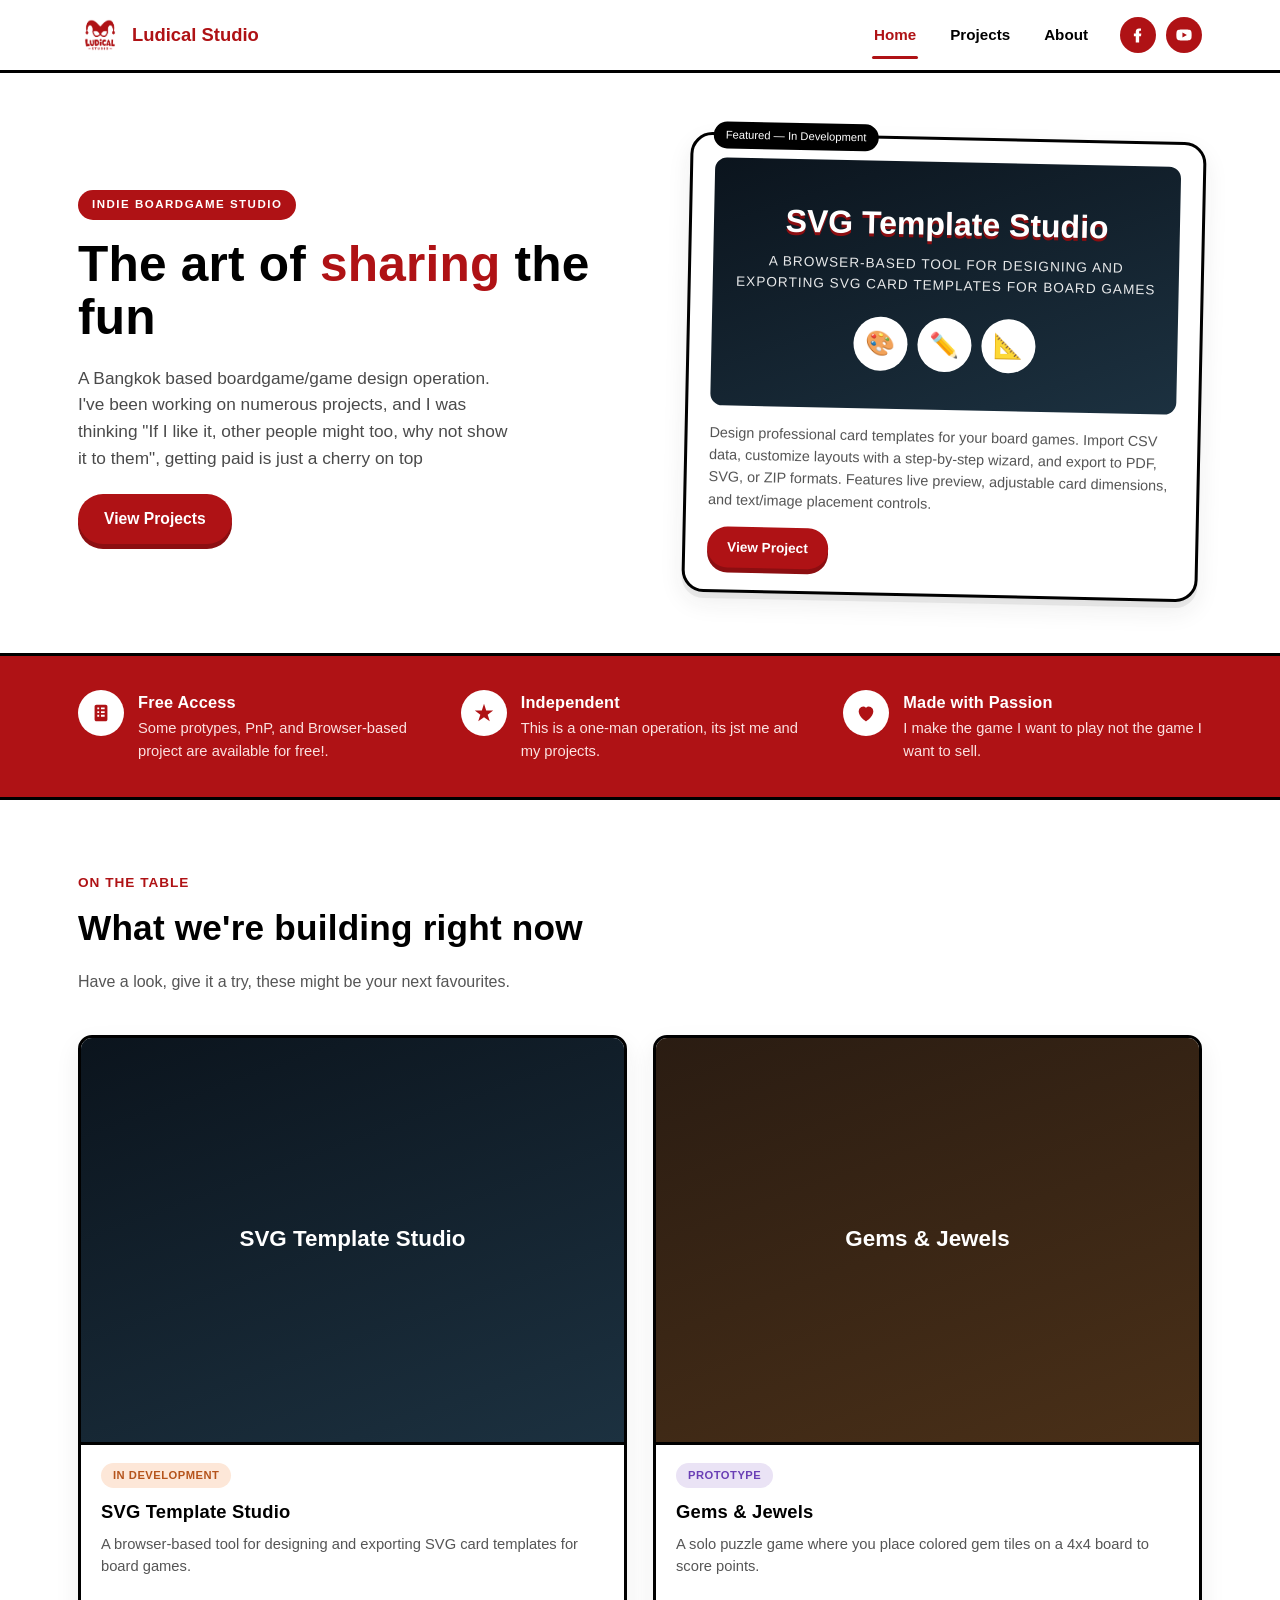
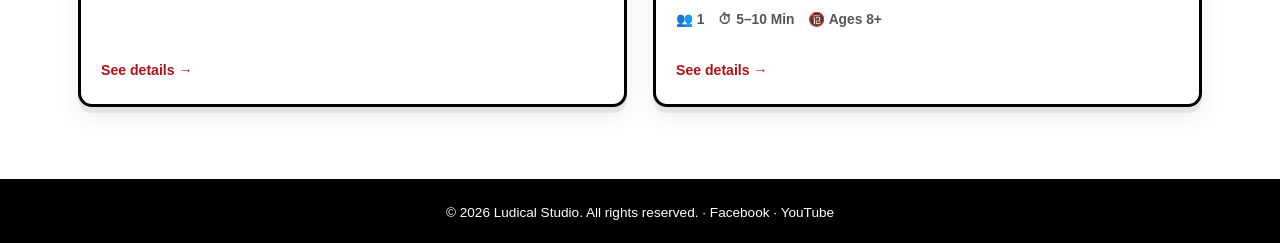
==== index.html @ bb0b86e8 "move file to root" ====
<!DOCTYPE html>
<html lang="en">
<head>
<meta charset="UTF-8">
<meta name="viewport" content="width=device-width, initial-scale=1.0">
<title>Ludical Studio — We Create Fun Games for Everyone</title>
<meta name="description" content="Ludical Studio is an indie game studio crafting fun, engaging, and memorable board games.">
<link rel="icon" href="images/logo-mark.png">
<link rel="stylesheet" href="css/style.css">
</head>
<body>

<header class="site-header">
  <nav class="nav-wrap">
    <a href="index.html" class="brand">
      <img src="images/logo-mark.png" alt="Ludical Studio logo">
      Ludical Studio
    </a>
    <button class="nav-toggle" id="navToggle" aria-label="Toggle menu">
      <span></span><span></span><span></span>
    </button>
    <ul class="nav-links" id="navLinks">
      <li class="nav-primary" style="display:contents">
        <a href="index.html" class="active">Home</a>
        <a href="projects.html">Projects</a>
        <a href="about.html">About</a>
      </li>
      <li class="nav-social">
        <a href="https://facebook.com/ludical.studio" aria-label="Facebook" target="_blank" rel="noopener">
          <svg viewBox="0 0 24 24"><path d="M13.5 22v-8.5H16l.4-3.4h-2.9V8c0-1 .3-1.6 1.7-1.6H16V3.4C15.6 3.4 14.5 3.2 13.3 3.2c-2.5 0-4.3 1.6-4.3 4.4v2.5H6.5V13.5H9V22h4.5z"/></svg>
        </a>
        <a href="https://youtube.com/@ludicalstudio" aria-label="YouTube" target="_blank" rel="noopener">
          <svg viewBox="0 0 24 24"><path d="M22 8.6c0-1.9-1.4-3.4-3.2-3.6C16.4 4.7 12 4.7 12 4.7s-4.4 0-6.8.3C3.4 5.2 2 6.7 2 8.6 1.8 10.4 1.8 12 1.8 12s0 1.6.2 3.4c0 1.9 1.4 3.4 3.2 3.6 2.4.3 6.8.3 6.8.3s4.4 0 6.8-.3c1.8-.2 3.2-1.7 3.2-3.6.2-1.8.2-3.4.2-3.4s0-1.6-.2-3.4zM9.9 15.3V8.7l6 3.3-6 3.3z"/></svg>
        </a>
      </li>
    </ul>
  </nav>
</header>

<main>
  <section class="hero">
    <div class="container hero-grid">
      <div>
        <span class="eyebrow">Indie Boardgame Studio</span>
        <h1>The art of <span class="accent">sharing</span> the fun</h1>
        <p class="lede">A Bangkok based boardgame/game design operation. I've been working on numerous projects, and I was thinking "If I like it, other people might too, why not show it to them", getting paid is just a cherry on top</p>
        <div style="display:flex; gap:14px; flex-wrap:wrap; margin-top:22px;">
          <a href="projects.html" class="btn btn-primary">View Projects</a>
        </div>
      </div>
      <div class="hero-art" id="heroArt"></div>
    </div>
  </section>

  <div class="feature-strip">
    <div class="container">
      <div class="feature-item">
        <div class="feature-icon"><svg viewBox="0 0 24 24"><path d="M17 3H7C5.9 3 5 3.9 5 5v14c0 1.1.9 2 2 2h10c1.1 0 2-.9 2-2V5c0-1.1-.9-2-2-2zM8 6h2v2H8V6zm0 4h2v2H8v-2zm0 4h2v2H8v-2zm4-8h4v2h-4V6zm0 4h4v2h-4v-2zm0 4h4v2h-4v-2z"/></svg></div>
        <div><h4>Free Access</h4><p>Some protypes, PnP, and Browser-based project are available for free!.</p></div>
      </div>
      <div class="feature-item">
        <div class="feature-icon"><svg viewBox="0 0 24 24"><path d="M12 2l2.4 7.4H22l-6 4.4 2.3 7.2L12 16.6l-6.3 4.4L8 13.8l-6-4.4h7.6z"/></svg></div>
        <div><h4>Independent</h4><p>This is a one-man operation, its jst me and my projects.</p></div>
      </div>
      <div class="feature-item">
        <div class="feature-icon"><svg viewBox="0 0 24 24"><path d="M12 21s-8-4.6-8-11a4.9 4.9 0 018-3.8A4.9 4.9 0 0120 10c0 6.4-8 11-8 11z"/></svg></div>
        <div><h4>Made with Passion</h4><p> I make the game I want to play not the game I want to sell.</p></div>
      </div>
    </div>
  </div>

  <section class="section">
    <div class="container">
      <div class="section-head">
        <div class="eyebrow-line">On the Table</div>
        <h2>What we're building right now</h2>
        <p>Have a look, give it a try, these might be your next favourites.</p>
      </div>
      <div class="project-grid" id="onTableGrid"></div>
    </div>
  </section>
</main>

<footer class="site-footer">
  <div class="container">
    &copy; 2026 Ludical Studio. All rights reserved. &middot;
    <a href="https://facebook.com/ludical.studio" target="_blank" rel="noopener">Facebook</a> &middot;
    <a href="https://youtube.com/@ludicalstudio" target="_blank" rel="noopener">YouTube</a>
  </div>
</footer>

<script src="data/projects.js"></script>
<script src="js/script.js"></script>
<script>
(async () => {
  const data = await fetchProjects();
  const projects = data.projects;

  const featured = getFeaturedProject(projects);
  const heroArt = document.getElementById('heroArt');
  if (featured && heroArt) {
    heroArt.innerHTML = renderHeroArt(featured);
  }

  const onTable = getOnTableProjects(projects);
  const grid = document.getElementById('onTableGrid');
  if (grid && onTable.length) {
    grid.innerHTML = onTable.map(renderProjectCard).join('');
  } else if (grid) {
    grid.innerHTML = '<p style="color:#888; grid-column:1/-1; text-align:center;">No projects featured yet.</p>';
  }
})();
</script>
</body>
</html>
---- css/style.css ----
/* ============================================================
   Ludical Studio — shared styles
   Brand: playful jester-mask mark, warm red on cream
   ============================================================ */

:root {
  --red: #AF1215;
  --red-dark: #8C0E11;
  --red-light: #D42E33;
  --ink: #000000;
  --cream: #FFFFFF;
  --cream-dim: #FFFFFF;
  --white: #FFFFFF;

  --font-display: "Baloo 2", "Arial Rounded MT Bold", "Segoe UI", Verdana, sans-serif;
  --font-body: -apple-system, BlinkMacSystemFont, "Segoe UI", Roboto, Helvetica, Arial, sans-serif;

  --radius-lg: 22px;
  --radius-md: 14px;
  --radius-sm: 8px;
  --shadow-card: 0 6px 0 rgba(43,43,43,0.08), 0 10px 24px rgba(43,43,43,0.08);
  --container: 1180px;
}

* { box-sizing: border-box; }

html { scroll-behavior: smooth; }

body {
  margin: 0;
  background: var(--cream);
  color: var(--ink);
  font-family: var(--font-body);
  line-height: 1.55;
  -webkit-font-smoothing: antialiased;
}

img { max-width: 100%; display: block; }

a { color: inherit; text-decoration: none; }

h1, h2, h3, h4 {
  font-family: var(--font-display);
  font-weight: 800;
  letter-spacing: 0.2px;
  margin: 0 0 0.4em;
  color: var(--ink);
}

p { margin: 0 0 1em; }

.container {
  max-width: var(--container);
  margin: 0 auto;
  padding: 0 28px;
}

/* thick, hand-drawn-feeling underline squiggle used as a signature accent */
.squiggle {
  display: block;
  width: 74px;
  height: 14px;
  margin-top: 6px;
}
.squiggle path { stroke: var(--red); stroke-width: 6; fill: none; stroke-linecap: round; }

/* ---------------- Header / Nav ---------------- */
.site-header {
  background: var(--cream);
  border-bottom: 3px solid var(--ink);
  position: sticky;
  top: 0;
  z-index: 100;
}

.nav-wrap {
  max-width: var(--container);
  margin: 0 auto;
  padding: 14px 28px;
  display: flex;
  align-items: center;
  justify-content: space-between;
  gap: 24px;
}

.brand {
  display: flex;
  align-items: center;
  gap: 10px;
  font-family: var(--font-display);
  font-weight: 800;
  font-size: 1.15rem;
  color: var(--red);
}
.brand img { height: 42px; width: auto; }

.nav-links {
  display: flex;
  align-items: center;
  gap: 30px;
  list-style: none;
  margin: 0;
  padding: 0;
  font-weight: 700;
  font-size: 0.95rem;
}

.nav-links a {
  position: relative;
  padding: 6px 2px;
  color: var(--ink);
  transition: color 0.15s ease;
}
.nav-links a:hover { color: var(--red); }
.nav-links a.active { color: var(--red); }
.nav-links a.active::after {
  content: "";
  position: absolute;
  left: 0; right: 0; bottom: -6px;
  height: 3px;
  background: var(--red);
  border-radius: 4px;
}

.nav-social {
  display: flex;
  gap: 10px;
}
.nav-social a {
  width: 36px; height: 36px;
  border-radius: 50%;
  background: var(--red);
  color: var(--cream);
  display: flex; align-items: center; justify-content: center;
  transition: background 0.15s ease, transform 0.15s ease;
}
.nav-social a:hover { background: var(--red-dark); transform: translateY(-2px); }
.nav-social svg { width: 18px; height: 18px; fill: currentColor; }

.nav-toggle {
  display: none;
  background: none;
  border: none;
  cursor: pointer;
  padding: 6px;
}
.nav-toggle span {
  display: block;
  width: 26px; height: 3px;
  margin: 5px 0;
  background: var(--ink);
  border-radius: 2px;
}

@media (max-width: 860px) {
  .nav-toggle { display: block; }
  .nav-links {
    position: absolute;
    top: 100%; left: 0; right: 0;
    background: var(--cream);
    border-bottom: 3px solid var(--ink);
    flex-direction: column;
    align-items: flex-start;
    gap: 4px;
    padding: 10px 28px 18px;
    display: none;
  }
  .nav-links.open { display: flex; }
  .nav-links a { display: block; padding: 10px 0; width: 100%; }
  .nav-primary { display: flex; flex-direction: column; width: 100%; }
}

/* ---------------- Buttons ---------------- */
.btn {
  display: inline-flex;
  align-items: center;
  gap: 8px;
  font-family: var(--font-display);
  font-weight: 700;
  font-size: 0.98rem;
  padding: 13px 26px;
  border-radius: 999px;
  border: none;
  cursor: pointer;
  transition: transform 0.15s ease, box-shadow 0.15s ease, background 0.15s ease;
}
.btn-primary {
  background: var(--red);
  color: var(--cream);
  box-shadow: 0 5px 0 var(--red-dark);
}
.btn-primary:hover { background: var(--red-light); transform: translateY(-2px); }
.btn-primary:active { box-shadow: 0 2px 0 var(--red-dark); transform: translateY(1px); }

.btn-outline {
  background: transparent;
  color: var(--red);
  border: 2.5px solid var(--red);
  padding: 10.5px 24px;
}
.btn-outline:hover { background: var(--red); color: var(--cream); }

.btn-dark {
  background: var(--ink);
  color: var(--cream);
  box-shadow: 0 5px 0 #000;
}
.btn-dark:hover { transform: translateY(-2px); }

/* ---------------- Hero ---------------- */
.hero {
  padding: 64px 0 0;
  overflow: hidden;
}
.hero-grid {
  display: grid;
  grid-template-columns: 1.1fr 1fr;
  gap: 40px;
  align-items: center;
  padding-bottom: 56px;
}
.eyebrow {
  display: inline-block;
  background: var(--red);
  color: var(--cream);
  font-family: var(--font-display);
  font-size: 0.72rem;
  font-weight: 800;
  letter-spacing: 1.5px;
  text-transform: uppercase;
  padding: 6px 14px;
  border-radius: 999px;
  margin-bottom: 18px;
}
.hero h1 {
  font-size: clamp(2.1rem, 4.2vw, 3.1rem);
  line-height: 1.08;
}
.hero h1 .accent { color: var(--red); }
.hero p.lede {
  font-size: 1.08rem;
  max-width: 46ch;
  color: #4a4a4a;
}
.hero-art {
  position: relative;
  background: var(--white);
  border: 3px solid var(--ink);
  border-radius: var(--radius-lg);
  box-shadow: var(--shadow-card);
  padding: 22px;
  transform: rotate(1.2deg);
}
.hero-art:hover { transform: rotate(0deg); transition: transform 0.25s ease; }
.hero-art .tag {
  position: absolute;
  top: -14px; left: 20px;
  background: var(--ink);
  color: var(--cream);
  font-family: var(--font-display);
  font-size: 0.7rem;
  padding: 5px 12px;
  border-radius: 999px;
}

.feature-strip {
  background: var(--red);
  color: var(--cream);
  padding: 34px 0;
  border-top: 3px solid var(--ink);
  border-bottom: 3px solid var(--ink);
}
.feature-strip .container {
  display: grid;
  grid-template-columns: repeat(3, 1fr);
  gap: 24px;
}
.feature-item { display: flex; align-items: flex-start; gap: 14px; }
.feature-icon {
  flex: none;
  width: 46px; height: 46px;
  border-radius: 50%;
  background: var(--cream);
  color: var(--red);
  display: flex; align-items: center; justify-content: center;
}
.feature-icon svg { width: 22px; height: 22px; fill: currentColor; }
.feature-item h4 { color: var(--cream); margin-bottom: 2px; font-size: 1.02rem; }
.feature-item p { color: #FBE2E1; margin: 0; font-size: 0.92rem; }

/* ---------------- Sections ---------------- */
.section { padding: 72px 0; }
.section-head { max-width: 640px; margin-bottom: 40px; }
.section-head .eyebrow-line {
  color: var(--red);
  font-family: var(--font-display);
  font-weight: 800;
  font-size: 0.85rem;
  letter-spacing: 1px;
  text-transform: uppercase;
  margin-bottom: 8px;
}
.section-head h2 { font-size: clamp(1.6rem, 3vw, 2.2rem); }
.section-head p { color: #555; }

/* ---------------- Project cards ---------------- */
.filter-row {
  display: flex;
  gap: 10px;
  flex-wrap: wrap;
  margin-bottom: 34px;
}
.filter-btn {
  font-family: var(--font-display);
  font-weight: 700;
  font-size: 0.85rem;
  padding: 9px 20px;
  border-radius: 999px;
  border: 2px solid var(--ink);
  background: var(--cream);
  color: var(--ink);
  cursor: pointer;
  transition: all 0.15s ease;
}
.filter-btn.active, .filter-btn:hover {
  background: var(--red);
  border-color: var(--red);
  color: var(--cream);
}

.project-grid {
  display: grid;
  grid-template-columns: repeat(auto-fit, minmax(250px, 1fr));
  gap: 26px;
}

.project-card {
  background: var(--white);
  border: 3px solid var(--ink);
  border-radius: var(--radius-md);
  overflow: hidden;
  box-shadow: var(--shadow-card);
  display: flex;
  flex-direction: column;
  transition: transform 0.18s ease, box-shadow 0.18s ease;
}
.project-card:hover { transform: translateY(-6px); }
.project-card .thumb {
  aspect-ratio: 4/3;
  display: flex; align-items: center; justify-content: center;
  color: var(--cream);
  font-family: var(--font-display);
  font-weight: 800;
  font-size: 1.4rem;
  text-align: center;
  padding: 14px;
  position: relative;
  border-bottom: 3px solid var(--ink);
}
.project-card .body { padding: 18px 20px 22px; flex: 1; display: flex; flex-direction: column; }
.project-card h3 { font-size: 1.15rem; margin-bottom: 6px; }
.project-card p.desc { color: #555; font-size: 0.92rem; flex: 1; }
.status-pill {
  align-self: flex-start;
  font-size: 0.7rem;
  font-weight: 800;
  text-transform: uppercase;
  letter-spacing: 0.5px;
  padding: 4px 12px;
  border-radius: 999px;
  margin-bottom: 10px;
}
.status-released { background: #E4F3E6; color: #2E7D32; }
.status-development { background: #FDE7D8; color: #B5541C; }
.status-prototype { background: #EAE3F5; color: #6A3FB5; }

.card-cta {
  margin-top: 14px;
  font-family: var(--font-display);
  font-weight: 700;
  font-size: 0.88rem;
  color: var(--red);
  display: inline-flex;
  align-items: center;
  gap: 6px;
}
.project-card:hover .card-cta { text-decoration: underline; }

.coming-soon {
  border: 3px dashed var(--ink);
  border-radius: var(--radius-md);
  display: flex;
  flex-direction: column;
  align-items: center;
  justify-content: center;
  color: #8a8a8a;
  font-family: var(--font-display);
  font-weight: 700;
  gap: 8px;
  min-height: 100%;
  padding: 30px;
  text-align: center;
}
.coming-soon .plus { font-size: 2rem; color: var(--red); }

/* meta row (players/time/age) on project detail */
.meta-row { display: flex; flex-wrap: wrap; gap: 14px; margin: 16px 0; }
.meta-row span {
  font-size: 0.86rem;
  font-weight: 600;
  color: #555;
  display: inline-flex;
  align-items: center;
  gap: 6px;
}
.meta-row svg { width: 16px; height: 16px; fill: var(--red); }

/* ---------------- About ---------------- */
.about-grid {
  display: grid;
  grid-template-columns: 1.2fr 0.8fr;
  gap: 48px;
  align-items: start;
}
.about-card {
  background: var(--white);
  border: 3px solid var(--ink);
  border-radius: var(--radius-lg);
  padding: 34px;
  box-shadow: var(--shadow-card);
}
.avatar-wrap {
  display: flex; justify-content: center; margin-bottom: 20px;
}
.avatar {
  width: 130px; height: 130px;
  border-radius: 50%;
  background: var(--cream-dim);
  border: 3px solid var(--ink);
  display: flex; align-items: center; justify-content: center;
  font-size: 3rem;
}
.connect-list { display: flex; flex-direction: column; gap: 12px; margin-top: 18px; }
.connect-item {
  display: flex; align-items: center; gap: 12px;
  border: 2px solid var(--cream-dim);
  border-radius: var(--radius-sm);
  padding: 12px 14px;
  transition: border-color 0.15s ease, background 0.15s ease;
}
.connect-item:hover { border-color: var(--red); background: var(--cream-dim); }
.connect-item .ic {
  width: 38px; height: 38px; border-radius: 50%;
  display: flex; align-items: center; justify-content: center;
  background: var(--red); color: var(--cream); flex: none;
}
.connect-item .ic svg { width: 18px; height: 18px; fill: currentColor; }
.connect-item .txt small { display: block; color: #777; font-size: 0.78rem; }
.connect-item .txt strong { font-family: var(--font-display); font-size: 0.95rem; }

/* ---------------- Play page ---------------- */
.play-shell {
  display: grid;
  grid-template-columns: 300px 1fr;
  gap: 30px;
  align-items: start;
}
.game-picker {
  background: var(--white);
  border: 3px solid var(--ink);
  border-radius: var(--radius-md);
  padding: 18px;
  box-shadow: var(--shadow-card);
}
.game-picker h4 { font-size: 0.85rem; text-transform: uppercase; letter-spacing: 1px; color: #888; margin-bottom: 12px; }
.game-list-item {
  display: flex; align-items: center; gap: 10px;
  padding: 10px 12px;
  border-radius: var(--radius-sm);
  cursor: default;
  opacity: 0.55;
}
.game-list-item.active { background: var(--cream-dim); opacity: 1; }
.game-list-item .dot { width: 10px; height: 10px; border-radius: 50%; background: var(--red); flex: none; }
.game-list-item .name { font-weight: 700; font-size: 0.92rem; }
.game-list-item .soon { font-size: 0.7rem; color: #999; margin-left: auto; }

.game-frame {
  background: var(--ink);
  border: 3px solid var(--ink);
  border-radius: var(--radius-lg);
  overflow: hidden;
  box-shadow: var(--shadow-card);
}
.game-frame .frame-top {
  background: #1c1c1c;
  color: #ddd;
  padding: 10px 16px;
  display: flex; align-items: center; gap: 8px;
  font-family: monospace;
  font-size: 0.78rem;
}
.frame-dot { width: 10px; height: 10px; border-radius: 50%; }
.d1 { background: #F15B58; } .d2 { background: #F0C24B; } .d3 { background: #6FBF73; }

/* ---------------- Footer ---------------- */
.site-footer {
  border-top: 3px solid var(--ink);
  background: var(--ink);
  color: var(--cream);
  padding: 20px 0;
  text-align: center;
  font-size: 0.85rem;
}
.site-footer a:hover { color: var(--red-light); }

@media (max-width: 900px) {
  .hero-grid { grid-template-columns: 1fr; }
  .feature-strip .container { grid-template-columns: 1fr; }
  .about-grid { grid-template-columns: 1fr; }
  .play-shell { grid-template-columns: 1fr; }
}
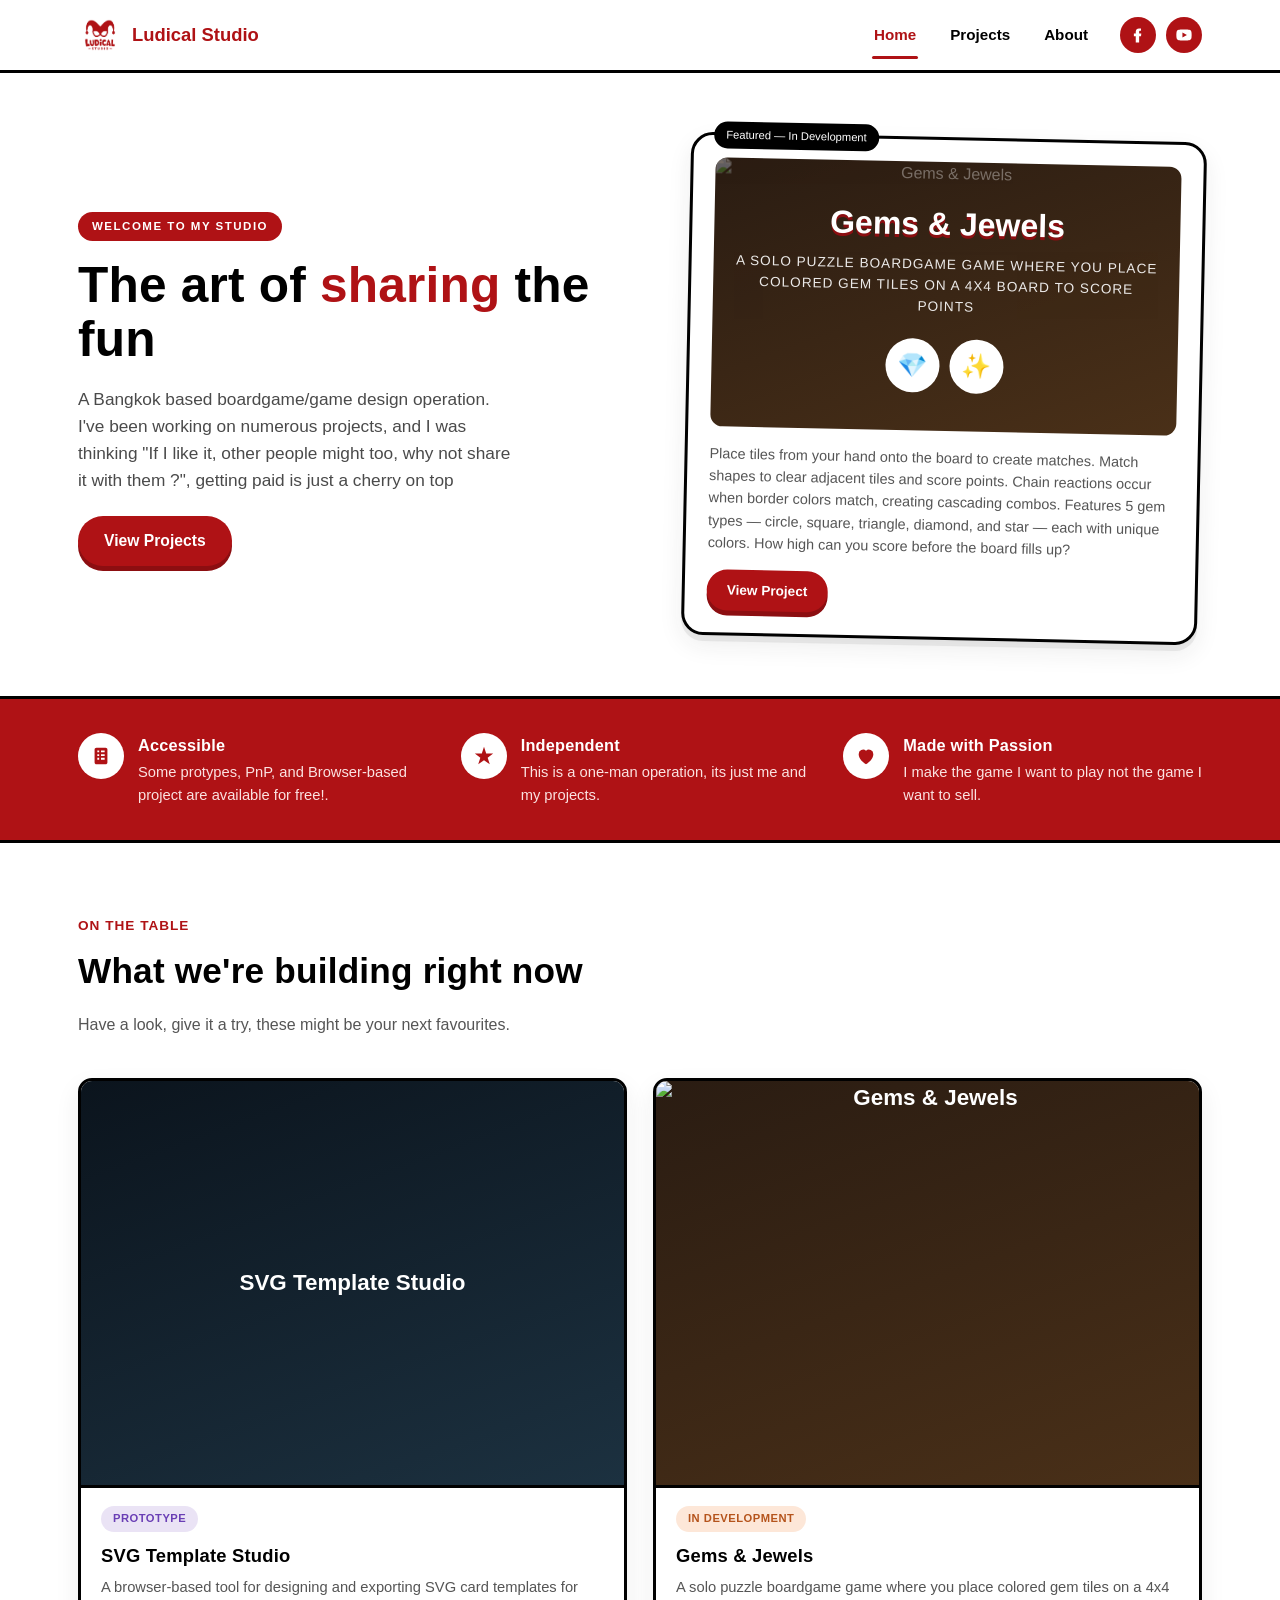
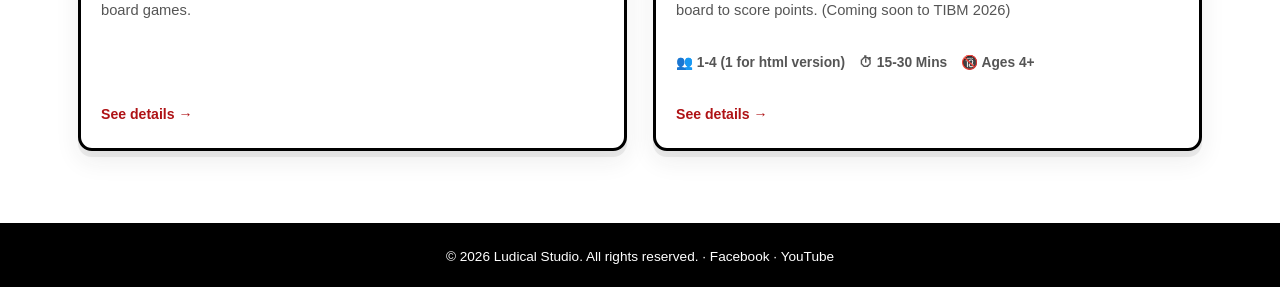
==== commit 41066501: "typo" ====
--- a/index.html
+++ b/index.html
@@ -3,7 +3,7 @@
 <head>
 <meta charset="UTF-8">
 <meta name="viewport" content="width=device-width, initial-scale=1.0">
-<title>Ludical Studio — We Create Fun Games for Everyone</title>
+<title>Ludical Studio — Where the fun begin</title>
 <meta name="description" content="Ludical Studio is an indie game studio crafting fun, engaging, and memorable board games.">
 <link rel="icon" href="images/logo-mark.png">
 <link rel="stylesheet" href="css/style.css">
@@ -41,9 +41,9 @@
   <section class="hero">
     <div class="container hero-grid">
       <div>
-        <span class="eyebrow">Indie Boardgame Studio</span>
+        <span class="eyebrow">Welcome to my studio</span>
         <h1>The art of <span class="accent">sharing</span> the fun</h1>
-        <p class="lede">A Bangkok based boardgame/game design operation. I've been working on numerous projects, and I was thinking "If I like it, other people might too, why not show it to them", getting paid is just a cherry on top</p>
+        <p class="lede">A Bangkok based boardgame/game design operation. I've been working on numerous projects, and I was thinking "If I like it, other people might too, why not share it with them ?", getting paid is just a cherry on top</p>
         <div style="display:flex; gap:14px; flex-wrap:wrap; margin-top:22px;">
           <a href="projects.html" class="btn btn-primary">View Projects</a>
         </div>
@@ -56,11 +56,11 @@
     <div class="container">
       <div class="feature-item">
         <div class="feature-icon"><svg viewBox="0 0 24 24"><path d="M17 3H7C5.9 3 5 3.9 5 5v14c0 1.1.9 2 2 2h10c1.1 0 2-.9 2-2V5c0-1.1-.9-2-2-2zM8 6h2v2H8V6zm0 4h2v2H8v-2zm0 4h2v2H8v-2zm4-8h4v2h-4V6zm0 4h4v2h-4v-2zm0 4h4v2h-4v-2z"/></svg></div>
-        <div><h4>Free Access</h4><p>Some protypes, PnP, and Browser-based project are available for free!.</p></div>
+        <div><h4>Accessible</h4><p>Some protypes, PnP, and Browser-based project are available for free!.</p></div>
       </div>
       <div class="feature-item">
         <div class="feature-icon"><svg viewBox="0 0 24 24"><path d="M12 2l2.4 7.4H22l-6 4.4 2.3 7.2L12 16.6l-6.3 4.4L8 13.8l-6-4.4h7.6z"/></svg></div>
-        <div><h4>Independent</h4><p>This is a one-man operation, its jst me and my projects.</p></div>
+        <div><h4>Independent</h4><p>This is a one-man operation, its just me and my projects.</p></div>
       </div>
       <div class="feature-item">
         <div class="feature-icon"><svg viewBox="0 0 24 24"><path d="M12 21s-8-4.6-8-11a4.9 4.9 0 018-3.8A4.9 4.9 0 0120 10c0 6.4-8 11-8 11z"/></svg></div>
--- a/css/style.css
+++ b/css/style.css
@@ -355,6 +355,7 @@
   text-align: center;
   padding: 14px;
   position: relative;
+  overflow: hidden;
   border-bottom: 3px solid var(--ink);
 }
 .project-card .body { padding: 18px 20px 22px; flex: 1; display: flex; flex-direction: column; }
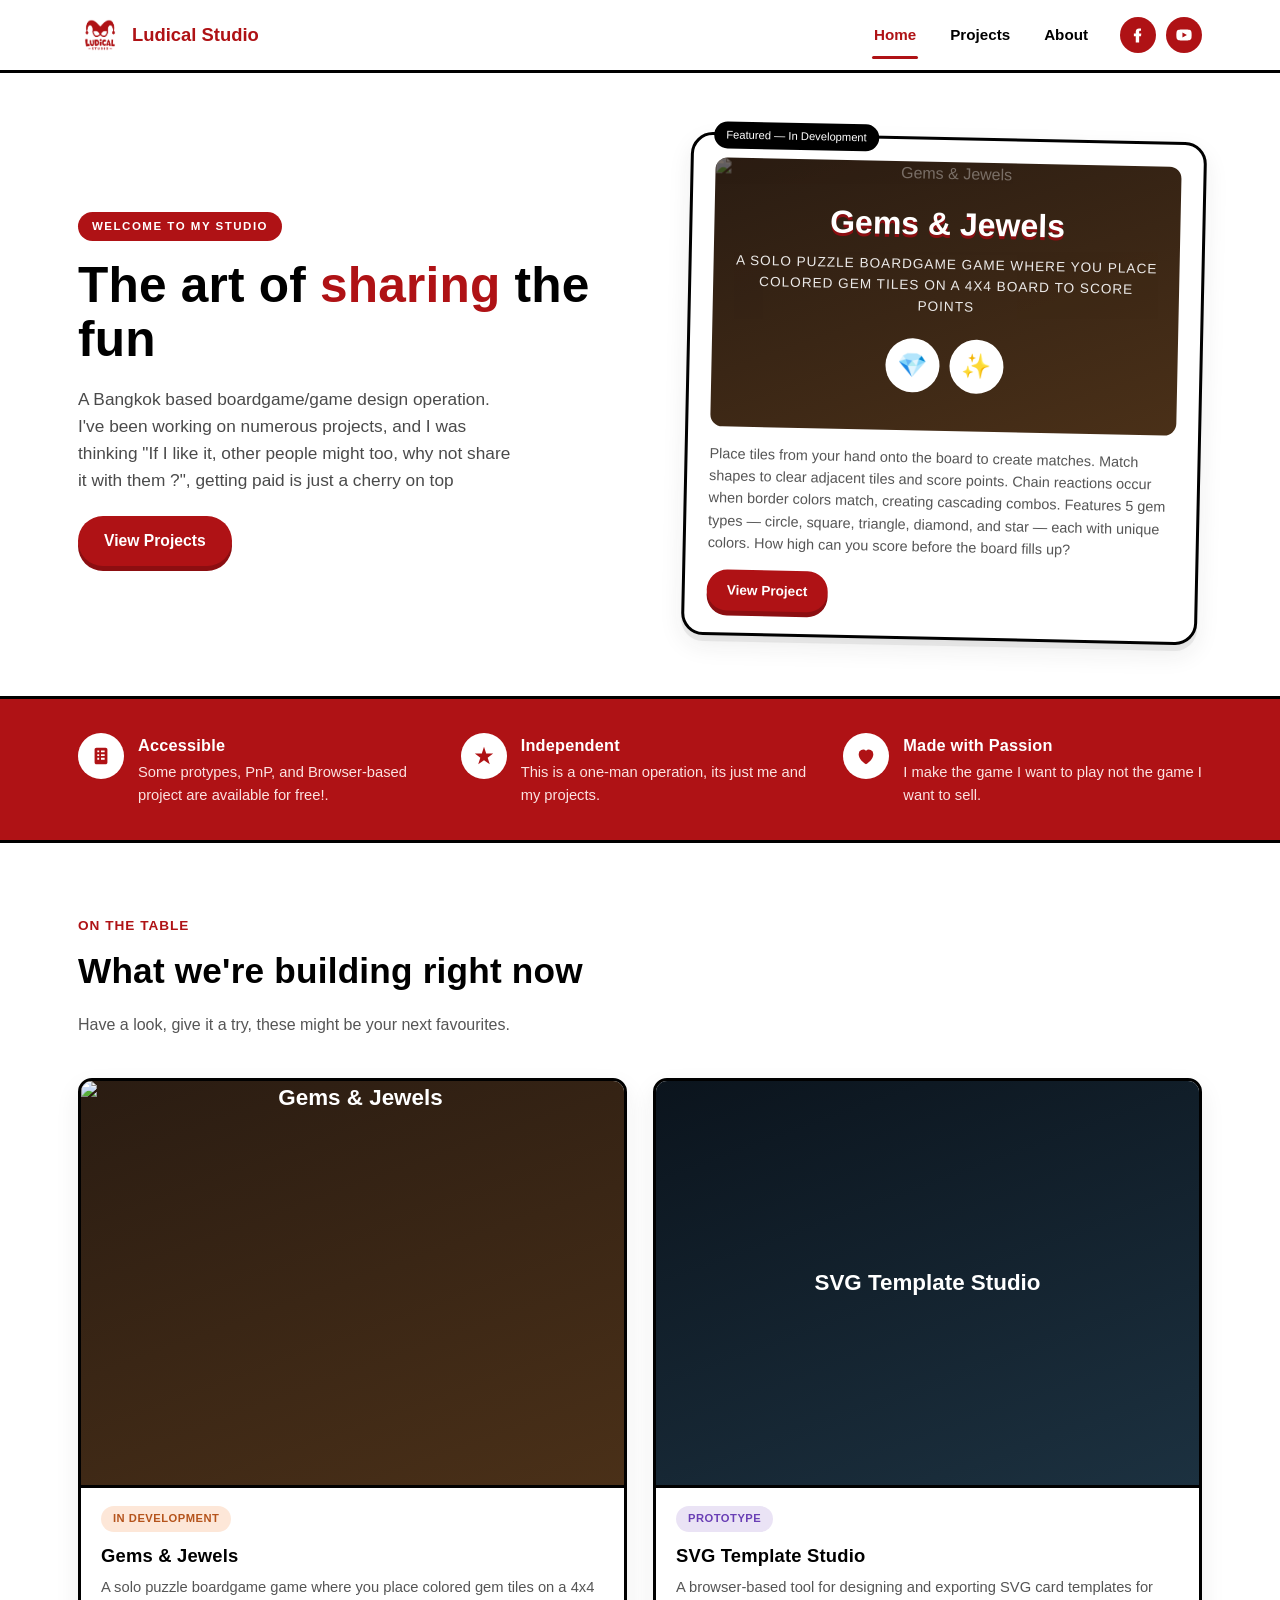
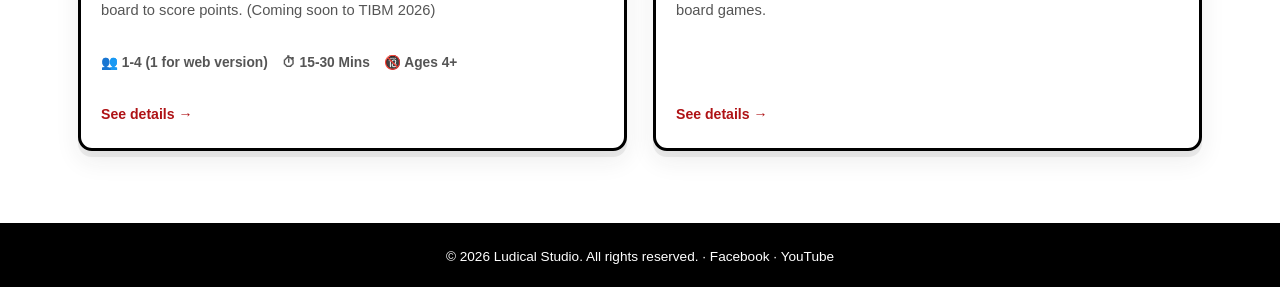
==== commit 3a5b44e1: "update svg studio" ====
--- a/index.html
+++ b/index.html
@@ -89,8 +89,8 @@
   </div>
 </footer>
 
-<script src="data/projects.js"></script>
-<script src="js/script.js"></script>
+<script src="data/projects.js?v=2"></script>
+<script src="js/script.js?v=2"></script>
 <script>
 (async () => {
   const data = await fetchProjects();
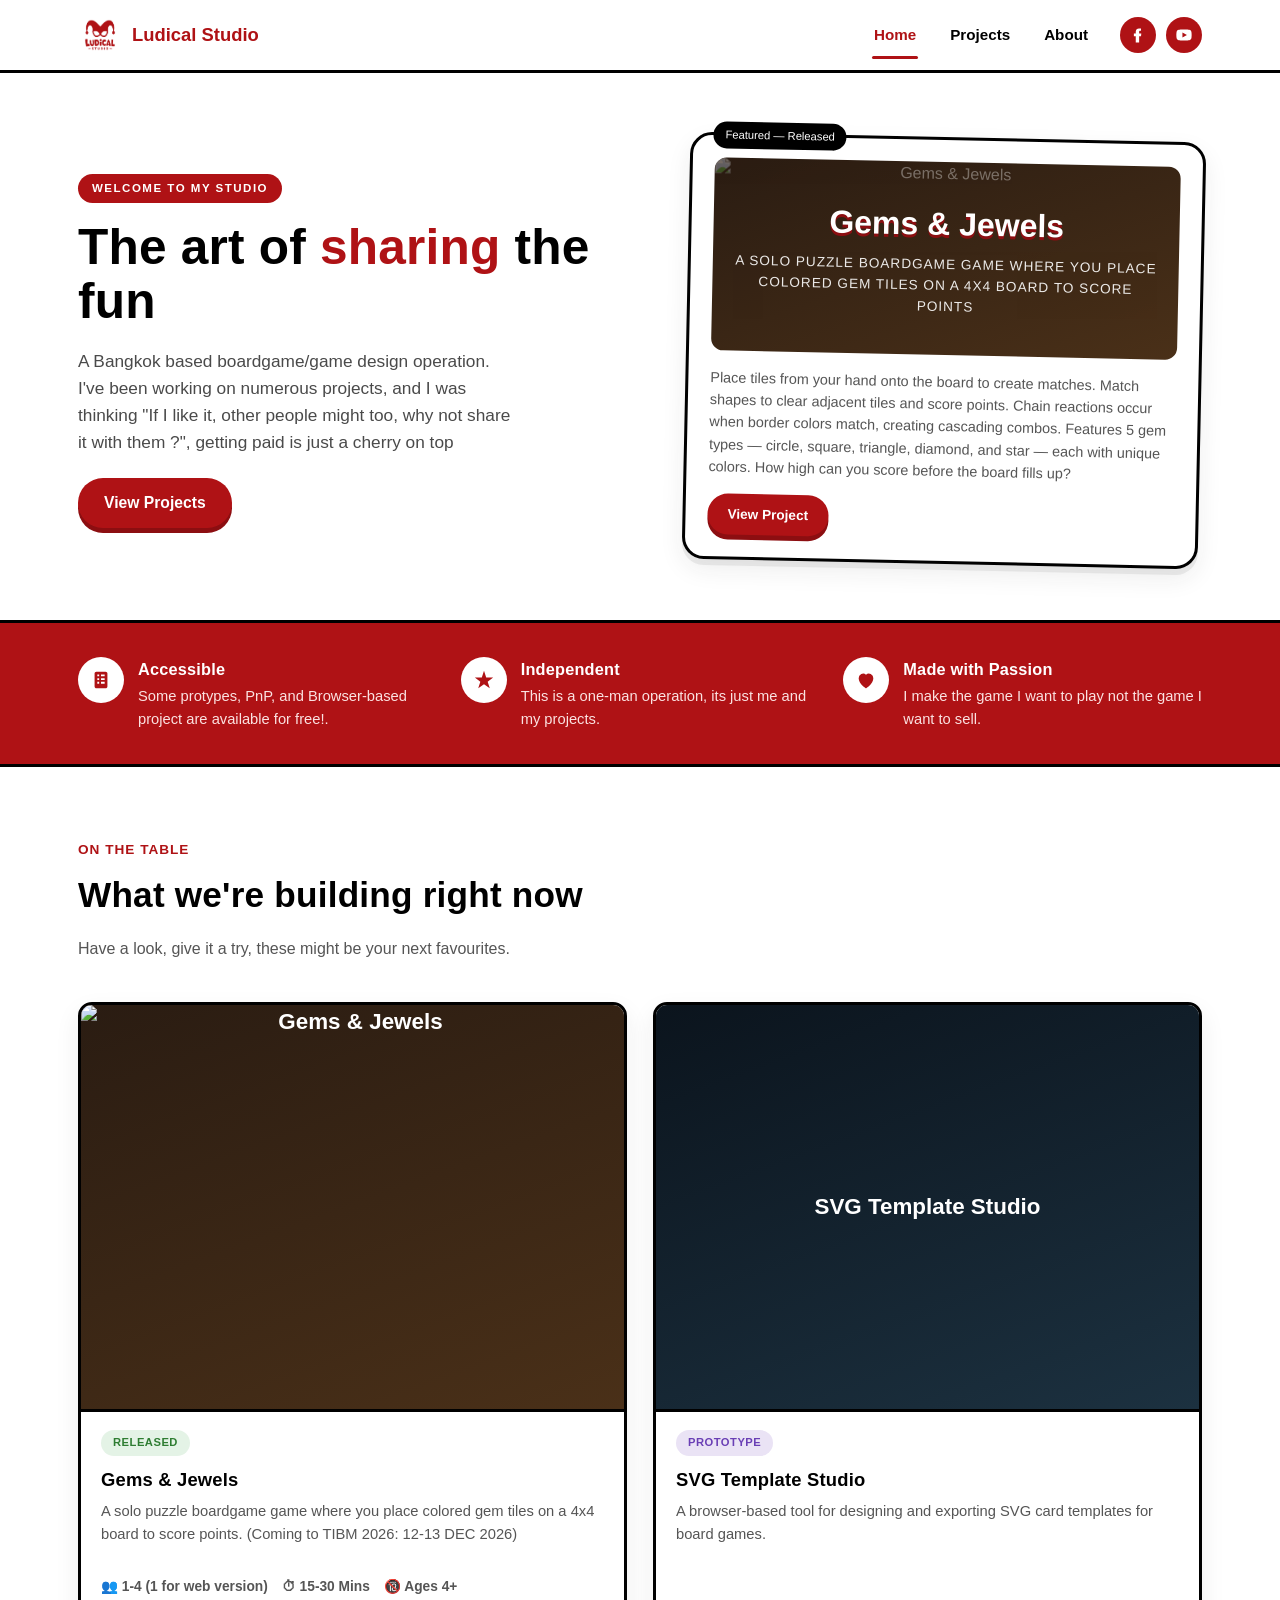
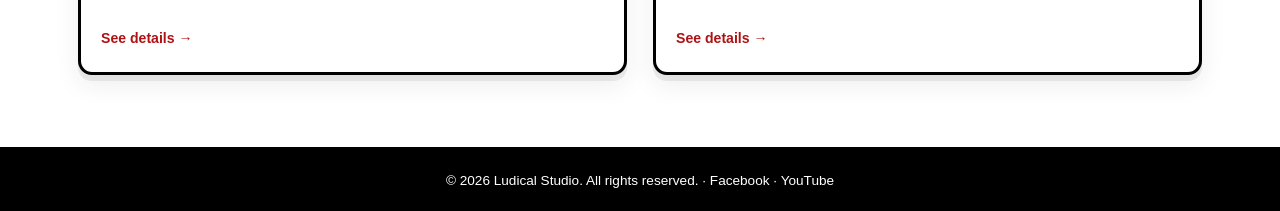
==== commit ef45c9b1: "update project format" ====
--- a/index.html
+++ b/index.html
@@ -89,8 +89,8 @@
   </div>
 </footer>
 
-<script src="data/projects.js?v=2"></script>
-<script src="js/script.js?v=2"></script>
+<script src="data/projects.js?v=3"></script>
+<script src="js/script.js?v=3"></script>
 <script>
 (async () => {
   const data = await fetchProjects();
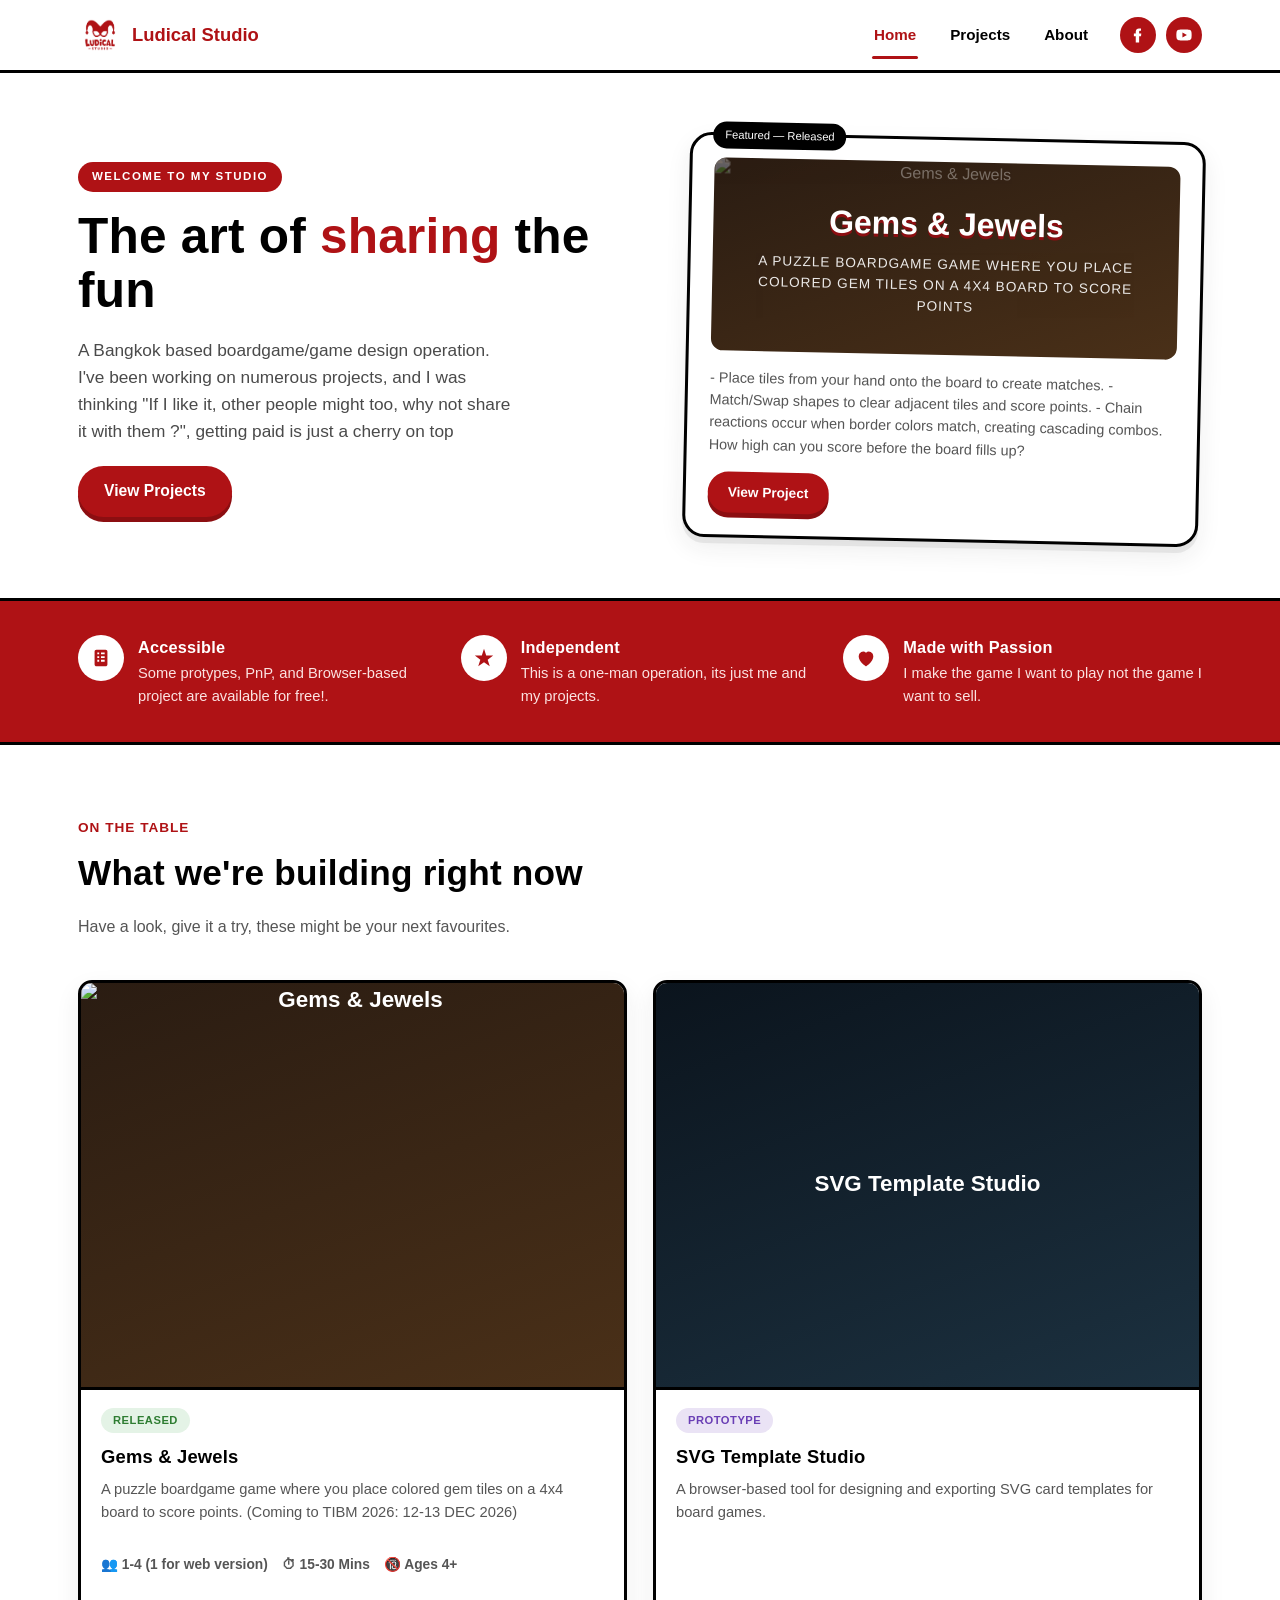
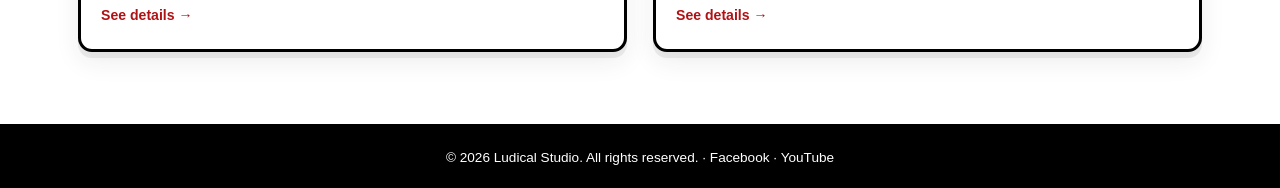
==== commit 81a19056: "add gallery" ====
--- a/index.html
+++ b/index.html
@@ -89,8 +89,8 @@
   </div>
 </footer>
 
-<script src="data/projects.js?v=3"></script>
-<script src="js/script.js?v=3"></script>
+<script src="data/projects.js?v=4"></script>
+<script src="js/script.js?v=4"></script>
 <script>
 (async () => {
   const data = await fetchProjects();
